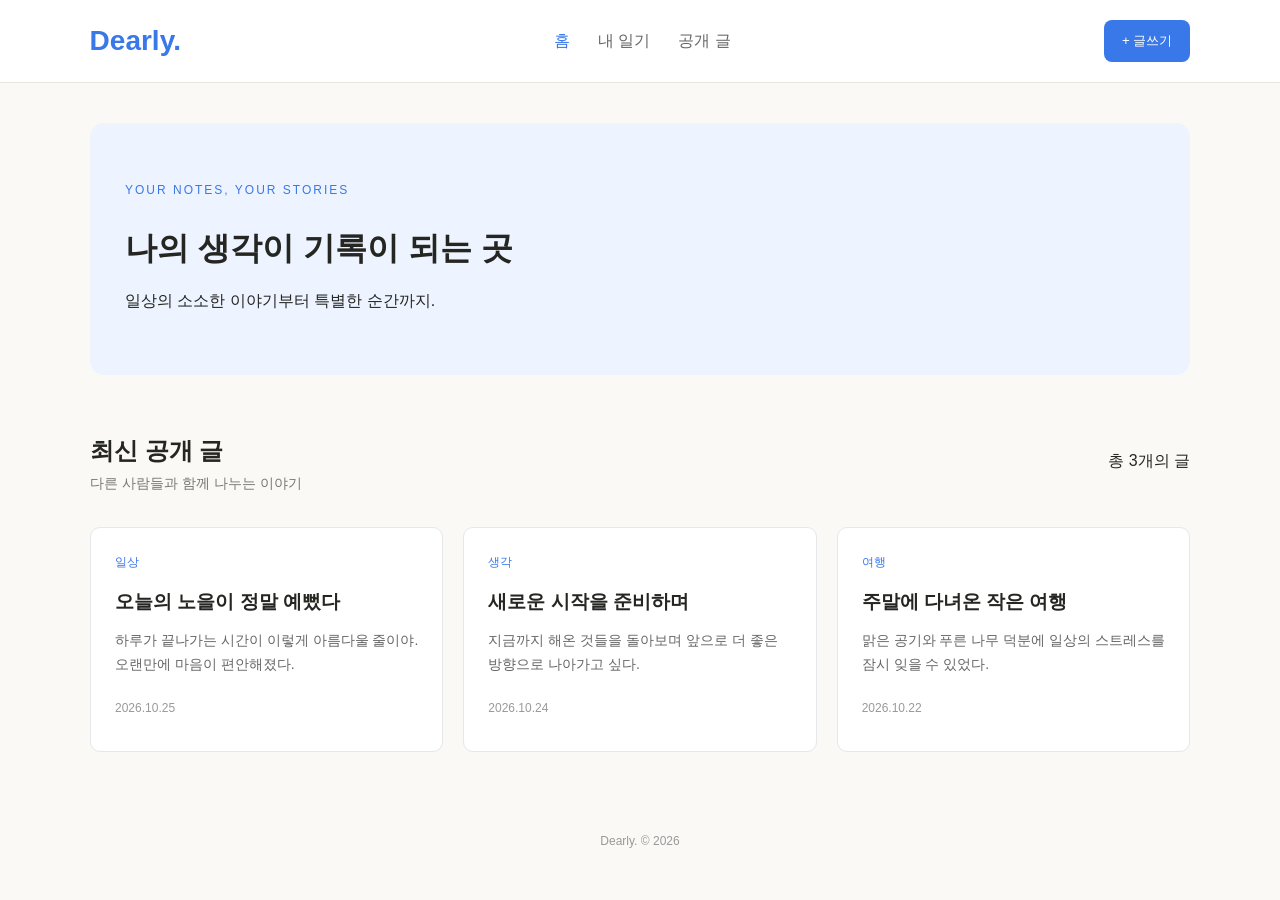
==== index.html @ 4ddaefbc "second commit : write page, file name" ====
<!DOCTYPE html>
<html lang="ko">
<head>
    <meta charset="UTF-8">
    <meta name="viewport" content="width=device-width, initial-scale=1.0">
    <title>Dearly - 나의 기록</title>
    <link rel="stylesheet" href="style.css">
    <script src="script.js" defer></script>
</head>
<body>
    <!-- 상단 메뉴 -->
    <header class="header">
        <h1 class="logo">Dearly.</h1>

        <nav class="menu">
            <a href="#" class="active">홈</a>
            <a href="diary.html">내 일기</a>
            <a href="public feed.html">공개 글</a>
        </nav>

        <button class="write-button"
                onclick="location.href='write.html'">
            + 글쓰기
        </button>
    </header>

    <main class="container">
        <!-- 소개 영역 -->
        <section class="hero">
            <p class="subtitle">YOUR NOTES, YOUR STORIES</p>
            <h2>나의 생각이 기록이 되는 곳</h2>
            <p>일상의 소소한 이야기부터 특별한 순간까지.</p>
        </section>

        <!-- 게시글 영역 -->
        <section id="posts">
            <div class="section-header">
                <div>
                    <h2>최신 공개 글</h2>
                    <p>다른 사람들과 함께 나누는 이야기</p>
                </div>
                <span id="post-count"></span>
            </div>

            <!-- JavaScript가 게시글 카드를 생성하는 영역 -->
            <div id="post-list" class="post-list"></div>
        </section>
    </main>

    <footer>
        <p>Dearly. &copy; 2026</p>
    </footer>
</body>
</html>
---- style.css ----
/* 기본 설정 */
* {
    box-sizing: border-box;
}

body {
    margin: 0;
    font-family: Arial, "Malgun Gothic", sans-serif;
    background-color: #faf9f6;
    color: #252522;
}

/* 상단 메뉴 */
.header {
    display: flex;
    align-items: center;
    justify-content: space-between;
    padding: 20px 7%;
    background-color: white;
    border-bottom: 1px solid #e9e7e0;
}

.logo {
    color: #3978e8;
    margin: 0;
    font-size: 28px;
}

.menu {
    display: flex;
    gap: 28px;
}

.menu a {
    color: #666;
    text-decoration: none;
}

.menu a:hover,
.menu a.active {
    color: #3978e8;
}

/* 버튼 */
.write-button {
    background-color: #3978e8;
    color: white;
    border: none;
    border-radius: 8px;
    padding: 12px 18px;
    cursor: pointer;
}

.write-button:hover {
    background-color: #245fc5;
}

/* 본문 */
.container {
    width: 86%;
    max-width: 1100px;
    margin: 40px auto;
}

/* 소개 영역 */
.hero {
    background-color: #edf4ff;
    border-radius: 14px;
    padding: 45px 35px;
    margin-bottom: 40px;
}

.subtitle {
    color: #3978e8;
    font-size: 12px;
    letter-spacing: 2px;
}

.hero h2 {
    font-size: 32px;
    margin-bottom: 12px;
}

.hero p {
    line-height: 1.7;
}

/* 게시글 제목 영역 */
.section-header {
    display: flex;
    align-items: center;
    justify-content: space-between;
    margin-bottom: 20px;
}

.section-header h2 {
    margin-bottom: 8px;
}

.section-header p {
    color: #777;
    font-size: 14px;
    margin-top: 0;
}

/* 게시글 카드 */
.post-list {
    display: grid;
    grid-template-columns: repeat(3, minmax(0, 1fr));
    gap: 20px;
}

.post-card {
    background-color: white;
    border: 1px solid #e5e7eb;
    border-radius: 10px;
    padding: 24px;
    transition: transform 0.2s;
}

.post-card:hover {
    transform: translateY(-4px);
}

.category {
    color: #3978e8;
    font-size: 12px;
}

.post-card h3 {
    font-size: 19px;
    margin: 18px 0 12px;
}

.post-content {
    color: #666;
    font-size: 14px;
    line-height: 1.7;
}

.post-date {
    color: #999;
    font-size: 12px;
    margin-top: 24px;
}

/* 하단 */
footer {
    text-align: center;
    padding: 30px;
    color: #999;
    font-size: 12px;
}

/* 모바일 화면 */
@media (max-width: 700px) {
    .header {
        flex-wrap: wrap;
        gap: 16px;
    }

    .menu {
        gap: 14px;
    }

    .container {
        width: 90%;
    }

    .hero h2 {
        font-size: 25px;
    }

    .post-list {
        grid-template-columns: 1fr;
    }
}
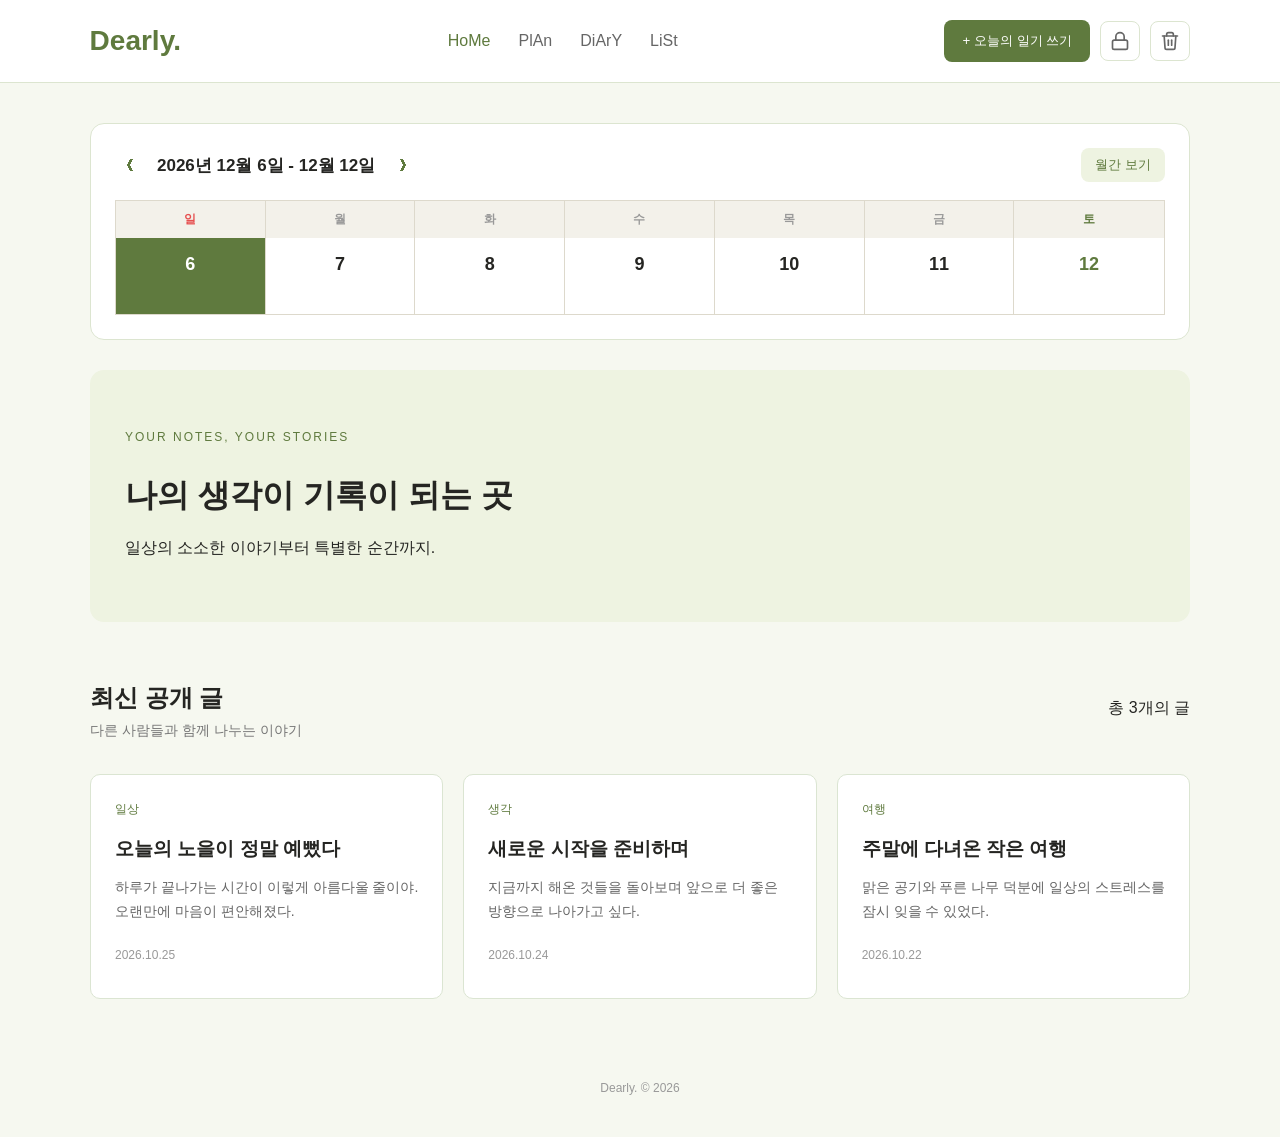
==== commit 5897bf89: "third commit : design, file connect, calender" ====
--- a/index.html
+++ b/index.html
@@ -4,27 +4,74 @@
     <meta charset="UTF-8">
     <meta name="viewport" content="width=device-width, initial-scale=1.0">
     <title>Dearly - 나의 기록</title>
-    <link rel="stylesheet" href="style.css">
-    <script src="script.js" defer></script>
+    <link rel="stylesheet" href="style (1).css">
+    <!-- 자바스크립트는 외부 파일로 분리되어 관리됩니다 -->
+    <script src="script (1).js" defer></script>
 </head>
 <body>
     <!-- 상단 메뉴 -->
     <header class="header">
-        <h1 class="logo">Dearly.</h1>
+        <h1 class="logo">
+        <a href="index.html" style="text-decoration: none; color: inherit;">Dearly.</a>
+        </h1>
 
         <nav class="menu">
-            <a href="#" class="active">홈</a>
-            <a href="diary.html">내 일기</a>
-            <a href="public feed.html">공개 글</a>
+            <a href="index.html" class="active">HoMe</a>
+            <a href="plan.html">PlAn</a>
+            <a href="diary.html">DiArY</a>
+            <a href="list.html">LiSt</a>
         </nav>
 
-        <button class="write-button"
-                onclick="location.href='write.html'">
-            + 글쓰기
-        </button>
+        <div class="header-actions">
+            <button class="write-button" onclick="location.href='write.html'">
+                + 오늘의 일기 쓰기
+            </button>
+
+            <button class="icon-button" id="lockButton" title="비밀 일기" onclick="location.href='secretdiary.html'">
+                <svg xmlns="http://www.w3.org/2000/svg" width="20" height="20" viewBox="0 0 24 24" fill="none" stroke="currentColor" stroke-width="2" stroke-linecap="round" stroke-linejoin="round">
+                    <rect x="3" y="11" width="18" height="11" rx="2" ry="2"></rect>
+                    <path d="M7 11V7a5 5 0 0 1 10 0v4"></path>
+                </svg>
+            </button>
+
+            <button class="icon-button" id="trashButton" title="감정 쓰레기통" onclick="location.href='trash.html'">
+                <svg xmlns="http://www.w3.org/2000/svg" width="20" height="20" viewBox="0 0 24 24" fill="none" stroke="currentColor" stroke-width="2" stroke-linecap="round" stroke-linejoin="round">
+                    <polyline points="3 6 5 6 21 6"></polyline>
+                    <path d="M19 6l-1 14a2 2 0 0 1-2 2H8a2 2 0 0 1-2-2L5 6m3 0V4a2 2 0 0 1 2-2h4a2 2 0 0 1 2 2v2"></path>
+                    <line x1="10" y1="11" x2="10" y2="17"></line>
+                    <line x1="14" y1="11" x2="14" y2="17"></line>
+                </svg>
+            </button>
+        </div>
     </header>
 
     <main class="container">
+        <!-- 캘린더 영역 (주간 / 월간) -->
+        <section class="calendar-section">
+            <div class="calendar-toolbar">
+                <div class="calendar-nav">
+                    <button id="prevBtn" class="cal-arrow" aria-label="이전">&#10094;</button>
+                    <h3 id="calendarLabel" class="calendar-label"></h3>
+                    <button id="nextBtn" class="cal-arrow" aria-label="다음">&#10095;</button>
+                </div>
+                <button id="toggleViewBtn" class="toggle-view-button">월간 보기</button>
+            </div>
+
+            <!-- 요일 헤더 (주간/월간 공용) -->
+            <div class="calendar-weekdays">
+                <span>일</span><span>월</span><span>화</span><span>수</span>
+                <span>목</span><span>금</span><span>토</span>
+            </div>
+
+            <!-- 주간 캘린더 -->
+            <div id="weekView" class="week-view"></div>
+
+            <!-- 월간 캘린더 -->
+            <div id="monthView" class="month-view" style="display:none;">
+                <div id="monthGrid" class="month-grid"></div>
+            </div>
+        </section>
+
         <!-- 소개 영역 -->
         <section class="hero">
             <p class="subtitle">YOUR NOTES, YOUR STORIES</p>
@@ -51,4 +98,4 @@
         <p>Dearly. &copy; 2026</p>
     </footer>
 </body>
-</html>+</html>
--- a/style (1).css
+++ b/style (1).css
@@ -0,0 +1,669 @@
+/* 기본 설정 */
+* {
+    box-sizing: border-box;
+}
+
+body {
+    margin: 0;
+    font-family: Arial, "Malgun Gothic", sans-serif;
+    background-color: #f6f8f0;
+    color: #252522;
+}
+
+/* 상단 메뉴 */
+.header {
+    display: flex;
+    align-items: center;
+    justify-content: space-between;
+    padding: 20px 7%;
+    background-color: white;
+    border-bottom: 1px solid #dce5d0;
+}
+
+.logo {
+    color: #5f7a3e;
+    margin: 0;
+    font-size: 28px;
+}
+
+.menu {
+    display: flex;
+    gap: 28px;
+}
+
+.menu a {
+    color: #666;
+    text-decoration: none;
+}
+
+.menu a:hover,
+.menu a.active {
+    color: #5f7a3e;
+}
+
+/* 헤더 오른쪽 액션 영역 (글쓰기 / 비밀일기 / 감정쓰레기통) */
+.header-actions {
+    display: flex;
+    align-items: center;
+    gap: 10px;
+}
+
+/* 버튼 */
+.write-button {
+    background-color: #5f7a3e;
+    color: white;
+    border: none;
+    border-radius: 8px;
+    padding: 12px 18px;
+    cursor: pointer;
+    white-space: nowrap;
+}
+
+.write-button:hover {
+    background-color: #46602b;
+}
+
+/* 아이콘 버튼 (자물쇠 / 쓰레기통) */
+.icon-button {
+    display: flex;
+    align-items: center;
+    justify-content: center;
+    width: 40px;
+    height: 40px;
+    flex-shrink: 0;
+    border: 1px solid #dce5d0;
+    border-radius: 8px;
+    background-color: white;
+    color: #666;
+    cursor: pointer;
+    transition: background-color 0.2s, color 0.2s, border-color 0.2s;
+}
+
+.icon-button:hover {
+    background-color: #eef3e1;
+    border-color: #c3d1a4;
+    color: #5f7a3e;
+}
+
+/* 본문 */
+.container {
+    width: 86%;
+    max-width: 1100px;
+    margin: 40px auto;
+}
+
+/* ===================== 캘린더 영역 ===================== */
+.calendar-section {
+    background-color: white;
+    border: 1px solid #dce5d0;
+    border-radius: 14px;
+    padding: 24px;
+    margin-bottom: 30px;
+}
+
+.calendar-toolbar {
+    display: flex;
+    align-items: center;
+    justify-content: space-between;
+    flex-wrap: wrap;
+    gap: 12px;
+    margin-bottom: 18px;
+}
+
+.calendar-nav {
+    display: flex;
+    align-items: center;
+    gap: 14px;
+}
+
+.cal-arrow {
+    background: none;
+    border: none;
+    font-size: 16px;
+    color: #5f7a3e;
+    cursor: pointer;
+    padding: 4px 10px;
+    border-radius: 6px;
+}
+
+.cal-arrow:hover {
+    background-color: #eef3e1;
+}
+
+.calendar-label {
+    margin: 0;
+    font-size: 17px;
+    min-width: 210px;
+    text-align: center;
+}
+
+.toggle-view-button {
+    background-color: #eef3e1;
+    color: #5f7a3e;
+    border: none;
+    border-radius: 8px;
+    padding: 8px 14px;
+    font-size: 13px;
+    cursor: pointer;
+}
+
+.toggle-view-button:hover {
+    background-color: #dde6c8;
+}
+
+/* 요일 헤더 (주간/월간 공용) */
+.calendar-weekdays {
+    display: grid;
+    grid-template-columns: repeat(7, 1fr);
+    text-align: center;
+    color: #999;
+    font-size: 12px;
+    font-weight: bold;
+    border: 1px solid #ddd9cc;
+    border-bottom: none;
+    background-color: #f3f1ea;
+}
+
+.calendar-weekdays span {
+    padding: 10px 0;
+    border-right: 1px solid #ddd9cc;
+}
+
+.calendar-weekdays span:last-child {
+    border-right: none;
+}
+
+.calendar-weekdays span:first-child {
+    color: #e65050;
+}
+
+.calendar-weekdays span:last-child {
+    color: #5f7a3e;
+}
+
+/* 주간 뷰: 표(table) 모양 - 셀 사이 테두리로 구분 */
+.week-view {
+    display: grid;
+    grid-template-columns: repeat(7, 1fr);
+    border: 1px solid #ddd9cc;
+    border-top: none;
+}
+
+.day-cell {
+    position: relative;
+    display: flex;
+    flex-direction: column;
+    align-items: center;
+    gap: 6px;
+    padding: 16px 0 22px;
+    background-color: white;
+    border-right: 1px solid #ddd9cc;
+    min-height: 76px;
+}
+
+.day-cell:last-child {
+    border-right: none;
+}
+
+.day-cell.today {
+    background-color: #5f7a3e;
+    color: white;
+}
+
+.day-weekday {
+    font-size: 12px;
+    color: #999;
+}
+
+.day-cell.sunday .day-number {
+    color: #e65050;
+}
+
+.day-cell.saturday .day-number {
+    color: #5f7a3e;
+}
+
+.day-number {
+    font-size: 18px;
+    font-weight: bold;
+}
+
+.day-cell.today .day-number {
+    color: white;
+}
+
+.day-dot {
+    position: absolute;
+    bottom: 6px;
+    width: 5px;
+    height: 5px;
+    border-radius: 50%;
+    background-color: #5f7a3e;
+}
+
+.day-cell.today .day-dot {
+    background-color: white;
+}
+
+/* 월간 뷰: 표(table) 모양 - 셀 사이 테두리로 구분 */
+.month-grid {
+    display: grid;
+    grid-template-columns: repeat(7, 1fr);
+    grid-auto-rows: 56px;
+    border: 1px solid #ddd9cc;
+    border-top: none;
+}
+
+.month-cell {
+    position: relative;
+    display: flex;
+    flex-direction: column;
+    align-items: center;
+    justify-content: center;
+    background-color: white;
+    border-right: 1px solid #ddd9cc;
+    border-bottom: 1px solid #ddd9cc;
+    font-size: 13px;
+}
+
+.month-cell:nth-child(7n) {
+    border-right: none;
+}
+
+.month-cell.other-month {
+    color: #ccc;
+    background-color: #f6f8f0;
+}
+
+.month-cell.today {
+    background-color: #5f7a3e;
+    color: white;
+}
+
+.month-cell .day-dot {
+    position: absolute;
+    bottom: 6px;
+    width: 4px;
+    height: 4px;
+    border-radius: 50%;
+    background-color: #5f7a3e;
+}
+
+.month-cell.today .day-dot {
+    background-color: white;
+}
+
+/* 소개 영역 */
+.hero {
+    background-color: #eef3e1;
+    border-radius: 14px;
+    padding: 45px 35px;
+    margin-bottom: 40px;
+}
+
+.subtitle {
+    color: #5f7a3e;
+    font-size: 12px;
+    letter-spacing: 2px;
+}
+
+.hero h2 {
+    font-size: 32px;
+    margin-bottom: 12px;
+}
+
+.hero p {
+    line-height: 1.7;
+}
+
+/* 게시글 제목 영역 */
+.section-header {
+    display: flex;
+    align-items: center;
+    justify-content: space-between;
+    margin-bottom: 20px;
+}
+
+.section-header h2 {
+    margin-bottom: 8px;
+}
+
+.section-header p {
+    color: #777;
+    font-size: 14px;
+    margin-top: 0;
+}
+
+/* 게시글 카드 */
+.post-list {
+    display: grid;
+    grid-template-columns: repeat(3, minmax(0, 1fr));
+    gap: 20px;
+}
+
+.post-card {
+    background-color: white;
+    border: 1px solid #dbe5d2;
+    border-radius: 10px;
+    padding: 24px;
+    transition: transform 0.2s;
+}
+
+.post-card:hover {
+    transform: translateY(-4px);
+}
+
+.category {
+    color: #5f7a3e;
+    font-size: 12px;
+}
+
+.post-card h3 {
+    font-size: 19px;
+    margin: 18px 0 12px;
+}
+
+.post-content {
+    color: #666;
+    font-size: 14px;
+    line-height: 1.7;
+}
+
+.post-date {
+    color: #999;
+    font-size: 12px;
+    margin-top: 24px;
+}
+
+/* 글쓰기 폼 (write.html) */
+.write-section {
+    background-color: white;
+    border: 1px solid #dce5d0;
+    border-radius: 14px;
+    padding: 32px;
+    margin-bottom: 30px;
+}
+
+.write-form {
+    display: flex;
+    flex-direction: column;
+    gap: 14px;
+    margin-top: 10px;
+}
+
+.write-form select,
+.write-form input[type="text"],
+.write-form textarea {
+    width: 100%;
+    padding: 12px 14px;
+    border: 1px solid #dce5d0;
+    border-radius: 8px;
+    font-family: inherit;
+    font-size: 14px;
+    color: #252522;
+    background-color: #f6f8f0;
+}
+
+.write-form select:focus,
+.write-form input[type="text"]:focus,
+.write-form textarea:focus {
+    outline: none;
+    border-color: #5f7a3e;
+    background-color: white;
+}
+
+.write-form textarea {
+    resize: vertical;
+    line-height: 1.7;
+}
+
+.write-form-buttons {
+    display: flex;
+    justify-content: flex-end;
+    gap: 10px;
+    margin-top: 6px;
+}
+
+.cancel-button {
+    background-color: white;
+    color: #777;
+    border: 1px solid #dce5d0;
+    border-radius: 8px;
+    padding: 12px 18px;
+    cursor: pointer;
+}
+
+.cancel-button:hover {
+    background-color: #f6f8f0;
+}
+
+.write-button.active {
+    opacity: 0.6;
+    cursor: default;
+}
+
+/* 준비중 안내 (plan.html 등 스켈레톤 페이지용) */
+.placeholder-box {
+    background-color: white;
+    border: 1px dashed #c3d1a4;
+    border-radius: 14px;
+    padding: 60px 30px;
+    text-align: center;
+    color: #777;
+}
+
+.placeholder-box h2 {
+    color: #5f7a3e;
+    margin-bottom: 10px;
+}
+
+/* 하단 */
+footer {
+    text-align: center;
+    padding: 30px;
+    color: #999;
+    font-size: 12px;
+}
+
+/* 모바일 화면 */
+@media (max-width: 700px) {
+    .header {
+        flex-wrap: wrap;
+        gap: 16px;
+    }
+
+    .menu {
+        gap: 14px;
+    }
+
+    .header-actions {
+        gap: 6px;
+    }
+
+    .container {
+        width: 90%;
+    }
+
+    .hero h2 {
+        font-size: 25px;
+    }
+
+    .post-list {
+        grid-template-columns: 1fr;
+    }
+
+    .calendar-toolbar {
+        justify-content: center;
+    }
+
+    .calendar-label {
+        min-width: auto;
+        font-size: 14px;
+    }
+
+    .day-number {
+        font-size: 14px;
+    }
+
+    .month-cell {
+        height: 40px;
+        font-size: 11px;
+    }
+}
+
+
+/* =====================================================
+   다이어리 페이지 전용 (양피지 / 싸이월드 감성)
+   body.diary-page 안에서만 적용되므로
+   index.html, 3.html, write.html에는 영향 없음
+   ===================================================== */
+
+/* 페이지 전체 배경: 말차색 종이 질감 (이미지 없이 그라디언트로 표현) */
+body.diary-page {
+    font-family: "Gowun Batang", "Nanum Myeongjo", "Malgun Gothic", serif;
+    background-color: #dfe4c4;
+    background-image:
+        radial-gradient(circle at 15% 20%, rgba(255, 255, 255, 0.25), transparent 40%),
+        radial-gradient(circle at 85% 75%, rgba(90, 110, 50, 0.18), transparent 45%),
+        repeating-linear-gradient(
+            0deg,
+            rgba(90, 110, 50, 0.04),
+            rgba(90, 110, 50, 0.04) 2px,
+            transparent 2px,
+            transparent 4px
+        );
+    color: #3c4a28;
+}
+
+/* 헤더는 기존 톤을 유지하되 살짝 말차빛으로 */
+body.diary-page .header {
+    background-color: #f2f5e2;
+    border-bottom: 1px solid #c3cf9c;
+}
+
+body.diary-page .menu a {
+    color: #7c8a5c;
+}
+
+body.diary-page .menu a:hover,
+body.diary-page .menu a.active {
+    color: #5f7a3e;
+}
+
+body.diary-page .write-button {
+    background-color: #5f7a3e;
+}
+
+body.diary-page .write-button:hover {
+    background-color: #46602b;
+}
+
+/* 표지 영역: 양피지 가죽 노트 표지처럼 (베이지 종이색 유지) */
+body.diary-page .diary-cover {
+    background: linear-gradient(135deg, #f7ecd1, #ead9ab);
+    border: 1px solid #c9b07f;
+    border-radius: 10px;
+    box-shadow:
+        inset 0 0 0 6px #fbf6e8,
+        inset 0 0 40px rgba(139, 90, 43, 0.15),
+        0 6px 18px rgba(58, 74, 38, 0.25);
+    position: relative;
+}
+
+/* 표지 모서리 닳은 느낌 */
+body.diary-page .diary-cover::before {
+    content: "";
+    position: absolute;
+    inset: 0;
+    border-radius: 10px;
+    background:
+        radial-gradient(circle at 0% 0%, rgba(139, 90, 43, 0.25), transparent 25%),
+        radial-gradient(circle at 100% 100%, rgba(139, 90, 43, 0.2), transparent 25%);
+    pointer-events: none;
+}
+
+body.diary-page .diary-cover .subtitle {
+    color: #a1712f;
+    letter-spacing: 3px;
+}
+
+body.diary-page .diary-cover h2 {
+    color: #5a4322;
+    font-size: 30px;
+}
+
+body.diary-page .diary-cover p {
+    color: #6f5b3a;
+}
+
+body.diary-page .section-header h2 {
+    color: #3c4a28;
+}
+
+body.diary-page .section-header p,
+body.diary-page #post-count {
+    color: #7c8a5c;
+}
+
+/* 게시글 카드: 양피지 낱장 종이 느낌 + 살짝 비뚤어진 스크랩북 배치 (베이지 종이색 유지) */
+body.diary-page .post-card {
+    background-color: #fdf8ec;
+    background-image: repeating-linear-gradient(
+        0deg,
+        transparent,
+        transparent 27px,
+        rgba(139, 111, 71, 0.08) 28px
+    );
+    border: 1px solid #d8c196;
+    border-radius: 2px;
+    box-shadow:
+        0 2px 4px rgba(74, 58, 36, 0.15),
+        0 10px 16px rgba(74, 58, 36, 0.12);
+    position: relative;
+}
+
+/* 종이 귀퉁이가 살짝 접힌 느낌 (뒤로 보이는 배경은 말차색 페이지) */
+body.diary-page .post-card::after {
+    content: "";
+    position: absolute;
+    right: 0;
+    bottom: 0;
+    width: 22px;
+    height: 22px;
+    background: linear-gradient(135deg, transparent 50%, #dfe4c4 50%);
+    box-shadow: -2px -2px 4px rgba(74, 58, 36, 0.15);
+}
+
+/* 카드마다 번갈아 살짝 기울여 스크랩북처럼 */
+body.diary-page .post-card:nth-child(odd) {
+    transform: rotate(-1deg);
+}
+
+body.diary-page .post-card:nth-child(even) {
+    transform: rotate(1deg);
+}
+
+body.diary-page .post-card:hover {
+    transform: translateY(-4px) rotate(0deg);
+}
+
+body.diary-page .category {
+    color: #a1712f;
+    font-weight: bold;
+}
+
+body.diary-page .post-card h3 {
+    color: #4a3a24;
+}
+
+body.diary-page .post-content {
+    color: #5a4a30;
+}
+
+body.diary-page .post-date {
+    color: #a1916f;
+}
+
+body.diary-page footer {
+    color: #8a9770;
+}
